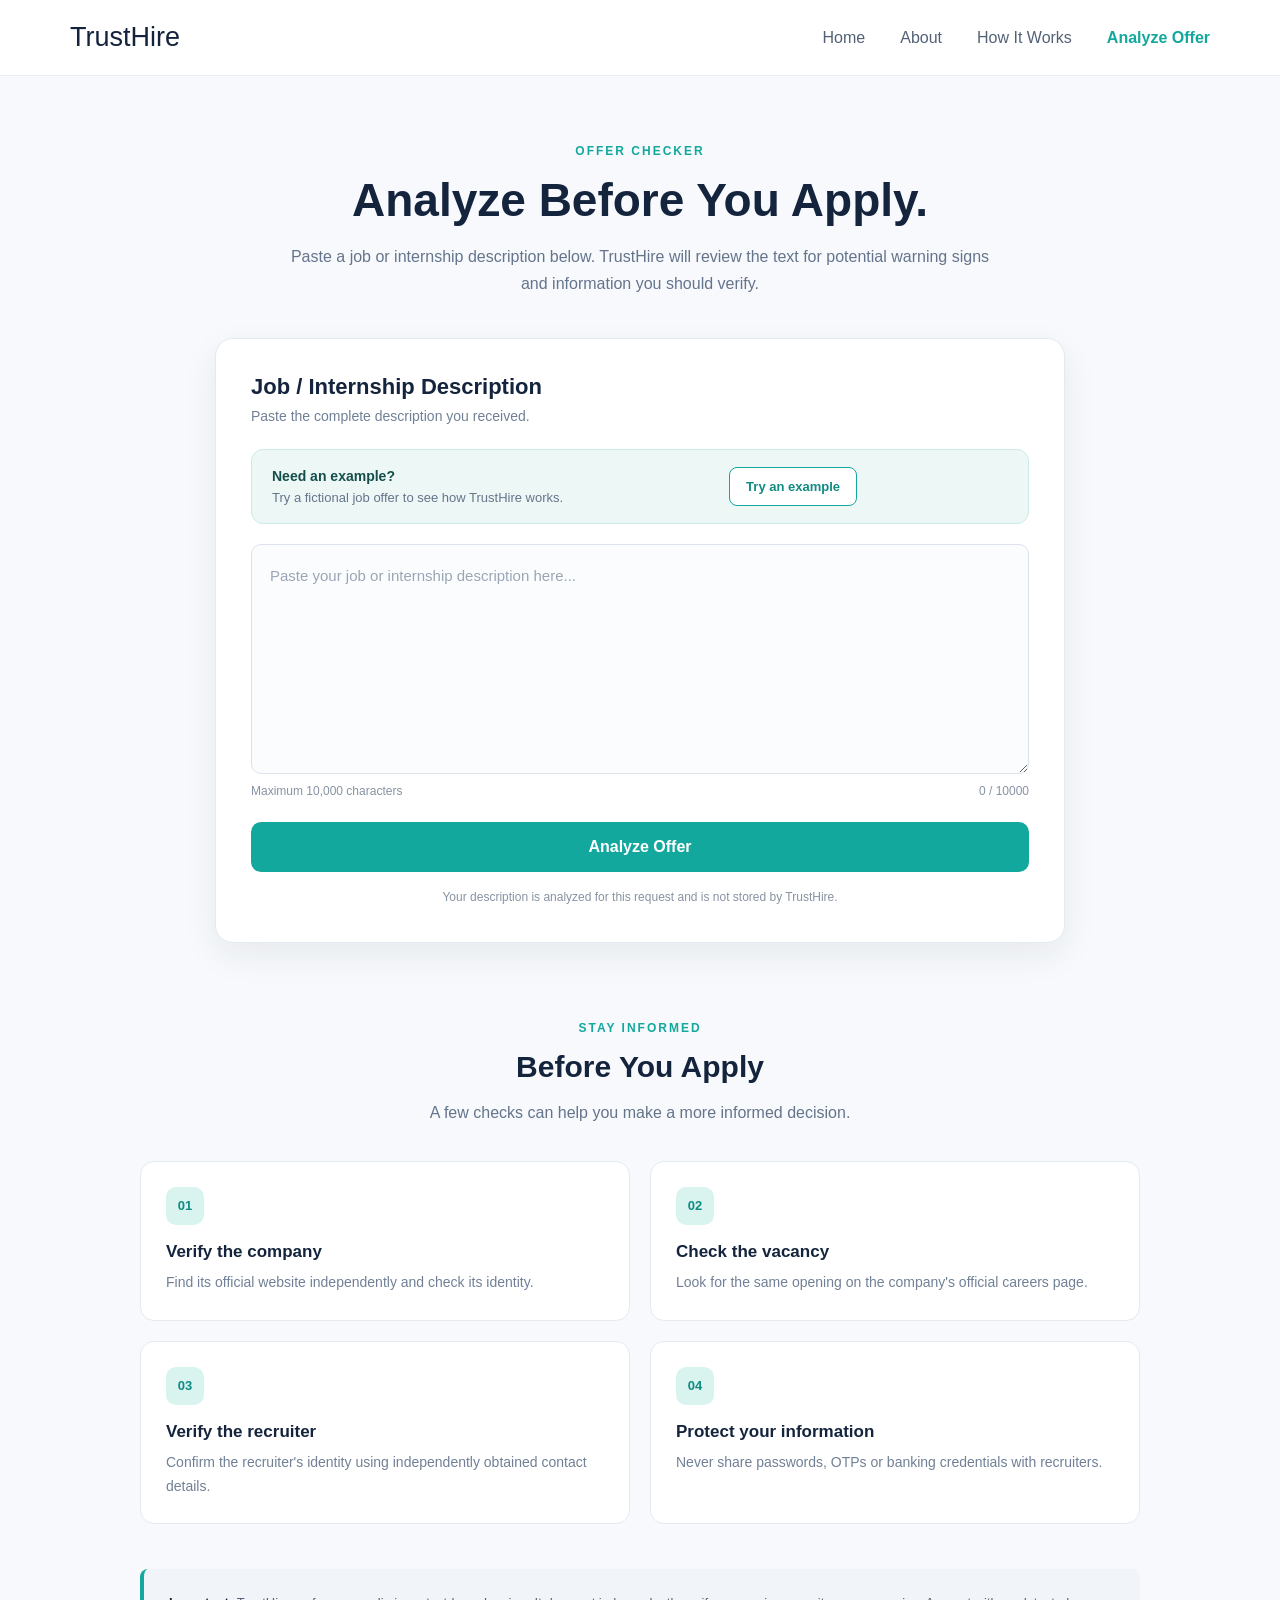
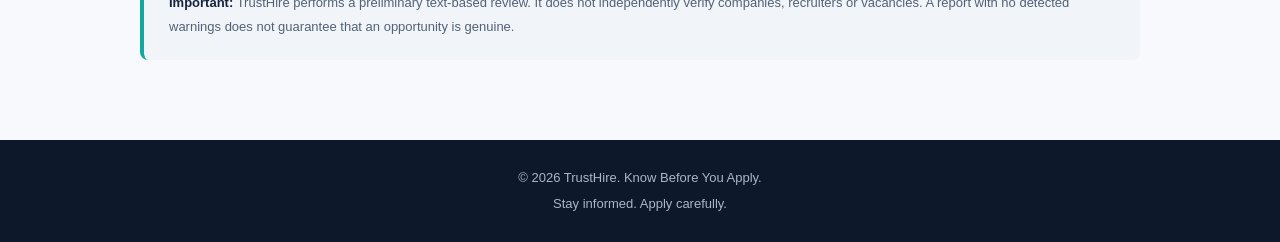
==== frontend/analyzer.html @ 4bd1ad73 "Complete TrustHire MVP" ====
<!DOCTYPE html>
<html lang="en">

<head>
    <meta charset="UTF-8">
    <meta name="viewport" content="width=device-width, initial-scale=1.0">

    <title>Analyze an Offer | TrustHire</title>

    <link rel="stylesheet" href="style.css">
</head>

<body>

    <!-- NAVIGATION -->

    <header>
        <nav class="navbar">
            <div class="logo">TrustHire</div>

            <div class="nav-links">
                <a href="/">Home</a>
                <a href="/#about">About</a>
                <a href="/#how-it-works">How It Works</a>
                <a href="/analyzer" class="active">Analyze Offer</a>
            </div>
        </nav>
    </header>


    <!-- ANALYZER INTRODUCTION -->

    <section class="analyzer-page">

        <div class="section-heading">
            <span class="eyebrow">OFFER CHECKER</span>

            <h1>Analyze Before You Apply.</h1>

            <p>
                Paste a job or internship description below.
                TrustHire will review the text for potential warning
                signs and information you should verify.
            </p>
        </div>


        <!-- ANALYZER BOX -->

        <div class="analyzer-box">

            <div class="analyzer-heading">
                <h2>Job / Internship Description</h2>

                <p>
                    Paste the complete description you received.
                </p>
            </div>

            <div class="sample-offer">
                <div>
                    <strong>Need an example?</strong>

                    <p>
                        Try a fictional job offer to see how TrustHire works.
                    </p>
                </div>

                <button
                    type="button"
                    class="sample-button"
                    onclick="loadSample()"
                >
                    Try an example
                </button>
            </div>

            <textarea
                id="jobDescription"
                placeholder="Paste your job or internship description here..."
                maxlength="10000"
            ></textarea>

            <div class="character-info">
                <span>Maximum 10,000 characters</span>
                <span id="characterCount">0 / 10000</span>
            </div>

            <button
                type="button"
                class="analyze-button"
                onclick="analyzeOffer()"
            >
                Analyze Offer
            </button>

            <p class="privacy-note">
                Your description is analyzed for this request and is
                not stored by TrustHire.
            </p>

        </div>


        <!-- ANALYSIS REPORT -->

        <div id="result"></div>


        <!-- VERIFICATION CHECKLIST -->

        <section class="analyzer-checklist">

            <div class="section-heading">
                <span class="eyebrow">STAY INFORMED</span>

                <h2>Before You Apply</h2>

                <p>
                    A few checks can help you make a more informed decision.
                </p>
            </div>

            <div class="checklist-grid">

                <div class="checklist-item">
                    <span class="check-icon">01</span>

                    <h3>Verify the company</h3>

                    <p>
                        Find its official website independently and
                        check its identity.
                    </p>
                </div>

                <div class="checklist-item">
                    <span class="check-icon">02</span>

                    <h3>Check the vacancy</h3>

                    <p>
                        Look for the same opening on the company's
                        official careers page.
                    </p>
                </div>

                <div class="checklist-item">
                    <span class="check-icon">03</span>

                    <h3>Verify the recruiter</h3>

                    <p>
                        Confirm the recruiter's identity using
                        independently obtained contact details.
                    </p>
                </div>

                <div class="checklist-item">
                    <span class="check-icon">04</span>

                    <h3>Protect your information</h3>

                    <p>
                        Never share passwords, OTPs or banking
                        credentials with recruiters.
                    </p>
                </div>

            </div>

        </section>


        <!-- DISCLAIMER -->

        <div class="analyzer-disclaimer">

            <strong>Important:</strong>

            TrustHire performs a preliminary text-based review.
            It does not independently verify companies, recruiters
            or vacancies. A report with no detected warnings does
            not guarantee that an opportunity is genuine.

        </div>

    </section>


    <!-- FOOTER -->

    <footer>
        <p>
            © 2026 TrustHire. Know Before You Apply.
        </p>

        <p>
            Stay informed. Apply carefully.
        </p>
    </footer>


    <script src="script.js"></script>

    <script>
        // Fictional sample offer

        function loadSample() {

            const sample = `BrightPath Technologies is offering a Software Development Intern position.

            Responsibilities include assisting with web development, testing and documentation.

            Selected candidates must pay a refundable training fee of Rs. 2000 before joining.

            Interested applicants should contact the recruitment team for further details.`;

            const textarea = document.getElementById("jobDescription");

            textarea.value = sample.trim();

            updateCharacterCount();

            textarea.focus();
        }


        // Character counter

        const descriptionInput = document.getElementById("jobDescription");

        descriptionInput.addEventListener("input", updateCharacterCount);

        function updateCharacterCount() {

            const count = descriptionInput.value.length;

            document.getElementById("characterCount").textContent =
                count + " / 10000";
        }

    </script>

</body>
</html>
---- frontend/style.css ----
/* ==============================
   GLOBAL STYLES
============================== */

* {
    margin: 0;
    padding: 0;
    box-sizing: border-box;
}

html {
    scroll-behavior: smooth;
}

body {
    font-family: 'Segoe UI', Arial, sans-serif;
    background: #f7f9fc;
    color: #17243a;
}

/* ==============================
   NAVIGATION
============================== */

header {
    background: #ffffff;
    border-bottom: 1px solid #e8edf3;
}

.navbar {
    max-width: 1200px;
    margin: auto;
    padding: 22px 30px;
    display: flex;
    align-items: center;
    justify-content: space-between;
}

.logo {
    font-size: 27px;
    color: #14243d;
}

.logo span {
    color: #13a89e;
}

.nav-links {
    display: flex;
    gap: 35px;
}

.nav-links a {
    text-decoration: none;
    color: #536176;
    font-weight: 500;
}

.nav-links a:hover {
    color: #13a89e;
}

.nav-links a.active {
    color: #13a89e;
    font-weight: 700;
}

.nav-button {
    background: #14243d;
    color: white;
    padding: 12px 22px;
    border-radius: 8px;
    text-decoration: none;
}

/* ==============================
   HERO SECTION
============================== */

.hero {
    max-width: 1200px;
    margin: auto;
    min-height: 570px;
    padding: 80px 30px;
    display: flex;
    align-items: center;
    justify-content: space-between;
    gap: 60px;
}

.hero-content {
    flex: 1;
}

.tagline {
    color: #13a89e;
    font-size: 13px;
    font-weight: 700;
    letter-spacing: 2px;
    margin-bottom: 22px;
}

.hero h1 {
    font-size: 58px;
    line-height: 1.15;
    color: #14243d;
    margin-bottom: 25px;
}

.hero h1 span {
    color: #13a89e;
}

.description {
    max-width: 550px;
    color: #64748b;
    font-size: 17px;
    line-height: 1.8;
    margin-bottom: 30px;
}

.primary-button {
    display: inline-block;
    background: #13a89e;
    color: white;
    padding: 16px 25px;
    border-radius: 8px;
    text-decoration: none;
    font-weight: 600;
    transition: 0.3s;
}

.primary-button:hover {
    background: #108b83;
    transform: translateY(-2px);
}

.small-note {
    margin-top: 18px;
    font-size: 13px;
    color: #8491a5;
}

/* ==============================
   HERO CARD
============================== */

.hero-card {
    width: 350px;
    padding: 35px;
    background: white;
    border-radius: 18px;
    box-shadow: 0 15px 45px rgba(20, 36, 61, 0.09);
    border: 1px solid #edf0f5;
}

.shield {
    font-size: 48px;
    margin-bottom: 20px;
}

.hero-card h3 {
    font-size: 22px;
    margin-bottom: 12px;
}

.hero-card p {
    color: #718096;
    line-height: 1.6;
    margin-bottom: 25px;
}

.feature {
    padding: 13px 0;
    border-top: 1px solid #edf0f5;
    color: #536176;
    font-size: 14px;
}

.feature span {
    color: #13a89e;
    font-weight: bold;
    margin-right: 10px;
}

/* ==============================
   ABOUT SECTION
============================== */

.about {
    background: #edf7f6;
    text-align: center;
    padding: 75px 25px;
}

.about h2,
.how-it-works h2 {
    font-size: 32px;
    margin-bottom: 18px;
}

.about p {
    max-width: 650px;
    margin: auto;
    color: #64748b;
    line-height: 1.8;
}

/* ==============================
   HOW IT WORKS
============================== */

.how-it-works {
    text-align: center;
    padding: 80px 30px;
}

.steps {
    max-width: 1050px;
    margin: 45px auto 0;
    display: grid;
    grid-template-columns: repeat(3, 1fr);
    gap: 25px;
}

.step {
    background: white;
    padding: 35px 25px;
    border-radius: 14px;
    border: 1px solid #edf0f5;
    transition: 0.3s;
}

.step:hover {
    transform: translateY(-5px);
    box-shadow: 0 12px 30px rgba(20, 36, 61, 0.07);
}

.step h3 {
    color: #13a89e;
    margin-bottom: 15px;
}

.step p {
    color: #718096;
    line-height: 1.7;
}

/* ==============================
   HOMEPAGE ANALYZER SECTION
============================== */

.analyzer {
    background: #14243d;
    color: white;
    text-align: center;
    padding: 75px 25px;
}

.analyzer h2 {
    font-size: 30px;
    margin-bottom: 15px;
}

.analyzer p {
    color: #c4cfdd;
    margin-bottom: 25px;
}

.analyzer button {
    background: #13a89e;
    color: white;
    border: none;
    padding: 15px 28px;
    border-radius: 8px;
    font-size: 15px;
    font-weight: 600;
    cursor: pointer;
    transition: 0.3s;
}

.analyzer button:hover {
    background: #108b83;
}

.analyzer-box {
    max-width: 750px;
    margin: 35px auto 0;
}

.analyzer-box textarea {
    width: 100%;
    min-height: 220px;
    padding: 20px;
    border: 2px solid #dce5ee;
    border-radius: 12px;
    background: white;
    color: #17243a;
    font-family: 'Segoe UI', Arial, sans-serif;
    font-size: 15px;
    line-height: 1.6;
    resize: vertical;
    outline: none;
    margin-bottom: 20px;
}

.analyzer-box textarea:focus {
    border-color: #13a89e;
    box-shadow: 0 0 0 3px rgba(19, 168, 158, 0.15);
}

.analyzer-box button {
    display: block;
    margin: 0 auto;
}

.analyzer-box button:disabled {
    opacity: 0.7;
    cursor: not-allowed;
}

/* ==============================
   ANALYSIS REPORT CONTAINER
============================== */

#result {
    margin-top: 35px;
    text-align: left;
}

#result.result-message {
    background: #ffffff;
    color: #17243a;
    padding: 30px;
    border: 1px solid #e5ebf2;
    border-radius: 16px;
    box-shadow: 0 12px 35px rgba(0, 0, 0, 0.12);
    line-height: 1.7;
}

#result h3 {
    color: #14243d;
    font-size: 24px;
    margin-bottom: 12px;
}

#result h4 {
    color: #14243d;
    font-size: 17px;
    margin-top: 0;
    margin-bottom: 15px;
}

#result p {
    color: #536176;
    margin-bottom: 12px;
}

#result strong {
    color: #17243a;
}

/* ==============================
   REPORT HEADER
============================== */

#result .report-header {
    padding: 5px 0 22px;
    margin-bottom: 24px;
    border-bottom: 1px solid #e8edf3;
}

#result .report-eyebrow {
    color: #13a89e;
    font-size: 11px;
    font-weight: 700;
    letter-spacing: 1.8px;
    margin-bottom: 10px;
}

#result .report-header h3 {
    margin: 0 0 12px;
    font-size: 25px;
}

#result .report-summary {
    display: inline-block;
    background: #edf7f6;
    color: #108b83;
    padding: 6px 13px;
    border-radius: 20px;
    font-size: 13px;
    font-weight: 600;
    margin: 0;
}

#result .report-status-warning .report-summary {
    background: #fff0ef;
    color: #b83b35;
}

#result .report-status-review .report-summary {
    background: #fff8e8;
    color: #946414;
}

/* ==============================
   REPORT SECTIONS
============================== */

#result .report-section {
    margin-top: 25px;
}

#result .report-section h4 {
    padding-bottom: 10px;
    border-bottom: 1px solid #edf0f5;
}

/* ==============================
   WARNING CARDS
============================== */

#result .warning-list {
    display: grid;
    gap: 14px;
}

#result .result-message.error {
    background: #fff5f4;
    color: #17243a;
    border: 1px solid #f2c7c3;
    border-left: 5px solid #dc5550;
    border-radius: 12px;
    padding: 20px;
    margin: 0;
    line-height: 1.7;
}

#result .result-message.error strong {
    color: #a83232;
}

#result .result-message.error p {
    color: #536176;
    margin-top: 10px;
    margin-bottom: 8px;
}

#result .warning-item > strong {
    display: block;
    font-size: 16px;
    margin-bottom: 8px;
}

#result .warning-item p:last-child {
    margin-bottom: 0;
}

/* ==============================
   EVIDENCE SENTENCE
============================== */

#result .evidence-label {
    color: #a83232;
    font-size: 11px;
    font-weight: 700;
    text-transform: uppercase;
    letter-spacing: 0.8px;
    margin-top: 15px;
    margin-bottom: 7px;
}

#result blockquote {
    background: #ffffff;
    border-left: 3px solid #dc7771;
    border-radius: 6px;
    padding: 13px 16px;
    margin: 8px 0;
    color: #34445a;
    font-size: 14px;
    line-height: 1.7;
}

/* ==============================
   NO WARNING MESSAGE
============================== */

#result .no-warning-note {
    background: #edf7f6;
    border: 1px solid #c8e9e5;
    border-left: 5px solid #13a89e;
    border-radius: 10px;
    padding: 20px;
    margin: 18px 0;
}

#result .no-warning-note strong {
    display: block;
    color: #147b73;
    margin-bottom: 8px;
}

#result .no-warning-note p {
    margin-bottom: 0;
    color: #536176;
    font-size: 14px;
    line-height: 1.7;
}

/* ==============================
   MISSING INFORMATION
============================== */

#result .missing-info-section {
    background: #fffaf0;
    border: 1px solid #f1e2bd;
    border-radius: 12px;
    padding: 20px;
}

#result .missing-info-section h4 {
    color: #805b1d;
}

#result ul {
    list-style: none;
    margin: 10px 0 20px;
}

#result li {
    position: relative;
    padding: 10px 12px 10px 35px;
    margin-bottom: 8px;
    background: #f5f8fb;
    border-radius: 8px;
    color: #536176;
    line-height: 1.6;
}

#result li::before {
    content: "✓";
    position: absolute;
    left: 12px;
    top: 10px;
    color: #13a89e;
    font-weight: bold;
}

/* ==============================
   COMPANY VERIFICATION
============================== */

#result .company-verification {
    background: #f7f9fc;
    border: 1px solid #e3eaf1;
    border-radius: 12px;
    padding: 22px;
    margin: 25px 0;
}

#result .company-verification h4 {
    margin-bottom: 16px;
}

#result .verification-row {
    display: flex;
    justify-content: space-between;
    align-items: center;
    gap: 12px;
    padding: 13px 0;
    border-bottom: 1px solid #e3eaf1;
    font-size: 14px;
}

#result .verification-row span {
    color: #536176;
}

#result .verification-row strong {
    color: #108b83;
    text-align: right;
}

#result .verification-row .verification-pending {
    color: #b7791f;
}

#result .verification-message {
    background: #fff8e8;
    color: #76551c;
    padding: 14px;
    border-radius: 8px;
    font-size: 13px;
    line-height: 1.7;
    margin: 17px 0 0;
}

/* ==============================
   VERIFICATION NOTE
============================== */

#result .verification-note {
    background: #f1f5f9;
    border-radius: 10px;
    padding: 18px;
}

#result .verification-note h4 {
    border: none;
    padding: 0;
}

#result .verification-note p {
    margin-bottom: 0;
    font-size: 14px;
}

/* ==============================
   VERIFICATION CHECKLIST
============================== */

#result .verification-checklist li {
    border: 1px solid #e8edf3;
    background: #ffffff;
    padding-top: 12px;
    padding-bottom: 12px;
}

/* ==============================
   REPORT DISCLAIMER
============================== */

#result .report-disclaimer,
#result .privacy-note {
    background: #f1f5f9;
    border-radius: 9px;
    padding: 15px;
    margin-top: 25px;
    color: #64748b;
    font-size: 13px;
    line-height: 1.7;
}

/* ==============================
   GENERAL ERROR MESSAGE
============================== */

#result.result-message.error {
    background: #fff1f0;
    color: #b42318;
    border: 1px solid #f3c5c1;
    box-shadow: none;
}

/* ==============================
   ANALYZER PAGE
============================== */

.analyzer-page {
    max-width: 1050px;
    margin: 0 auto;
    padding: 65px 25px 80px;
}

/* Page heading */

.analyzer-page .section-heading {
    text-align: center;
    max-width: 700px;
    margin: 0 auto 40px;
}

.analyzer-page .eyebrow {
    display: inline-block;
    color: #13a89e;
    font-size: 12px;
    font-weight: 700;
    letter-spacing: 2px;
    margin-bottom: 15px;
}

.analyzer-page .section-heading h1 {
    font-size: clamp(32px, 5vw, 46px);
    color: #14243d;
    margin-bottom: 15px;
    line-height: 1.2;
}

.analyzer-page .section-heading p {
    color: #64748b;
    font-size: 16px;
    line-height: 1.7;
}

/* Main analyzer card */

.analyzer-page .analyzer-box {
    background: #ffffff;
    border: 1px solid #e5eaf1;
    border-radius: 18px;
    padding: 35px;
    box-shadow: 0 12px 35px rgba(23, 36, 58, 0.07);
    max-width: 850px;
    margin: 0 auto 45px;
}

.analyzer-page .analyzer-heading h2 {
    color: #14243d;
    font-size: 22px;
    margin-bottom: 8px;
}

.analyzer-page .analyzer-heading p {
    color: #718096;
    font-size: 14px;
    margin-bottom: 25px;
}

/* Sample offer */

.analyzer-page .sample-offer {
    display: flex;
    align-items: center;
    justify-content: space-between;
    gap: 15px;
    padding: 17px 20px;
    background: #edf7f6;
    border: 1px solid #ccebe6;
    border-radius: 12px;
    margin-bottom: 20px;
}

.analyzer-page .sample-offer strong {
    color: #134e4a;
    font-size: 14px;
}

.analyzer-page .sample-offer p {
    color: #64748b;
    font-size: 13px;
    margin-top: 5px;
    margin-bottom: 0;
}

.analyzer-page .sample-button {
    background: #ffffff;
    color: #108b83;
    border: 1px solid #13a89e;
    border-radius: 8px;
    padding: 11px 16px;
    font-weight: 600;
    font-size: 13px;
    cursor: pointer;
    white-space: nowrap;
    transition: 0.2s;
}

.analyzer-page .sample-button:hover {
    background: #13a89e;
    color: #ffffff;
}

/* Text area */

.analyzer-page .analyzer-box textarea {
    display: block;
    width: 100%;
    min-height: 230px;
    resize: vertical;
    padding: 18px;
    border: 1px solid #dce3ed;
    border-radius: 10px;
    background: #fbfcfe;
    color: #17243a;
    font-family: inherit;
    font-size: 15px;
    line-height: 1.7;
    outline: none;
    margin-bottom: 0;
    transition: 0.2s;
}

.analyzer-page .analyzer-box textarea:focus {
    border-color: #13a89e;
    box-shadow: 0 0 0 3px rgba(19, 168, 158, 0.1);
}

.analyzer-page .analyzer-box textarea::placeholder {
    color: #9aa6b5;
}

/* Character counter */

.analyzer-page .character-info {
    display: flex;
    justify-content: space-between;
    gap: 10px;
    color: #8793a3;
    font-size: 12px;
    margin-top: 10px;
}

/* Analyze button */

.analyzer-page .analyzer-box .analyze-button {
    display: block;
    width: 100%;
    margin: 24px 0 0;
    padding: 16px;
    background: #13a89e;
    color: #ffffff;
    border: none;
    border-radius: 10px;
    font-size: 16px;
    font-weight: 700;
    cursor: pointer;
    transition: 0.2s;
}

.analyzer-page .analyzer-box .analyze-button:hover {
    background: #108b83;
    transform: translateY(-1px);
}

.analyzer-page .analyzer-box .analyze-button:disabled {
    opacity: 0.65;
    cursor: not-allowed;
    transform: none;
}

/* Privacy note */

.analyzer-page .privacy-note {
    text-align: center;
    color: #8793a3;
    font-size: 12px;
    margin-top: 16px;
    line-height: 1.6;
}

/* Analyzer report positioning */

.analyzer-page #result {
    max-width: 850px;
    margin: 0 auto 55px;
}

.analyzer-page #result:empty {
    display: none;
}

/* ==============================
   BEFORE YOU APPLY SECTION
============================== */

.analyzer-page .analyzer-checklist {
    margin-top: 75px;
}

.analyzer-page .analyzer-checklist .section-heading {
    margin-bottom: 35px;
}

.analyzer-page .analyzer-checklist .section-heading h2 {
    font-size: 30px;
    color: #14243d;
    margin-bottom: 15px;
}

/* Checklist cards */

.analyzer-page .checklist-grid {
    display: grid;
    grid-template-columns: repeat(2, minmax(0, 1fr));
    gap: 20px;
}

.analyzer-page .checklist-item {
    background: #ffffff;
    border: 1px solid #e5eaf1;
    border-radius: 14px;
    padding: 25px;
    transition: 0.2s;
}

.analyzer-page .checklist-item:hover {
    border-color: #99e5dc;
    box-shadow: 0 8px 22px rgba(23, 36, 58, 0.06);
    transform: translateY(-3px);
}

.analyzer-page .check-icon {
    display: inline-flex;
    align-items: center;
    justify-content: center;
    width: 38px;
    height: 38px;
    border-radius: 10px;
    background: #d9f3ef;
    color: #108b83;
    font-size: 13px;
    font-weight: 700;
    margin-bottom: 17px;
}

.analyzer-page .checklist-item h3 {
    color: #14243d;
    font-size: 17px;
    margin-bottom: 9px;
}

.analyzer-page .checklist-item p {
    color: #718096;
    font-size: 14px;
    line-height: 1.7;
    margin-bottom: 0;
}

/* ==============================
   ANALYZER DISCLAIMER
============================== */

.analyzer-page .analyzer-disclaimer {
    margin-top: 45px;
    padding: 22px 25px;
    background: #f1f5f9;
    border-left: 4px solid #13a89e;
    border-radius: 8px;
    color: #526176;
    font-size: 13px;
    line-height: 1.8;
}

.analyzer-page .analyzer-disclaimer strong {
    color: #14243d;
}

/* ==============================
   FOOTER
============================== */

footer {
    background: #0d192b;
    color: #aab6c7;
    text-align: center;
    padding: 25px;
    font-size: 13px;
    line-height: 2;
}

/* ==============================
   RESPONSIVE DESIGN
============================== */

@media (max-width: 768px) {

    .navbar {
        flex-wrap: wrap;
        gap: 18px;
    }

    .nav-links {
        gap: 15px;
    }

    .hero {
        flex-direction: column;
        align-items: flex-start;
        padding: 55px 25px;
    }

    .hero h1 {
        font-size: 42px;
    }

    .hero-card {
        width: 100%;
    }

    .steps {
        grid-template-columns: 1fr;
    }

    #result.result-message {
        padding: 20px;
    }

    #result h3 {
        font-size: 21px;
    }

    .analyzer-page {
        padding: 50px 20px 65px;
    }

    .analyzer-page .analyzer-box {
        padding: 25px;
    }

    .analyzer-page .checklist-grid {
        grid-template-columns: 1fr;
    }
}

@media (max-width: 480px) {

    .logo {
        font-size: 23px;
    }

    .nav-links {
        flex-wrap: wrap;
        gap: 13px;
    }

    .nav-links a {
        font-size: 13px;
    }

    .hero h1 {
        font-size: 36px;
    }

    .analyzer h2 {
        font-size: 25px;
    }

    .analyzer-box textarea {
        min-height: 190px;
    }

    #result .report-header h3 {
        font-size: 21px;
    }

    #result .warning-item {
        padding: 16px;
    }

    #result .report-eyebrow {
        font-size: 10px;
    }

    #result .company-verification {
        padding: 15px;
    }

    #result .verification-row {
        font-size: 12px;
    }

    .analyzer-page {
        padding: 40px 16px 50px;
    }

    .analyzer-page .analyzer-box {
        padding: 20px 17px;
    }

    .analyzer-page .sample-offer {
        align-items: flex-start;
        flex-direction: column;
    }

    .analyzer-page .section-heading h1 {
        font-size: 32px;
    }

    .analyzer-page .character-info {
        font-size: 11px;
    }

    .analyzer-page .analyzer-checklist .section-heading h2 {
        font-size: 26px;
    }

    .analyzer-page .analyzer-disclaimer {
        padding: 17px;
    }
}
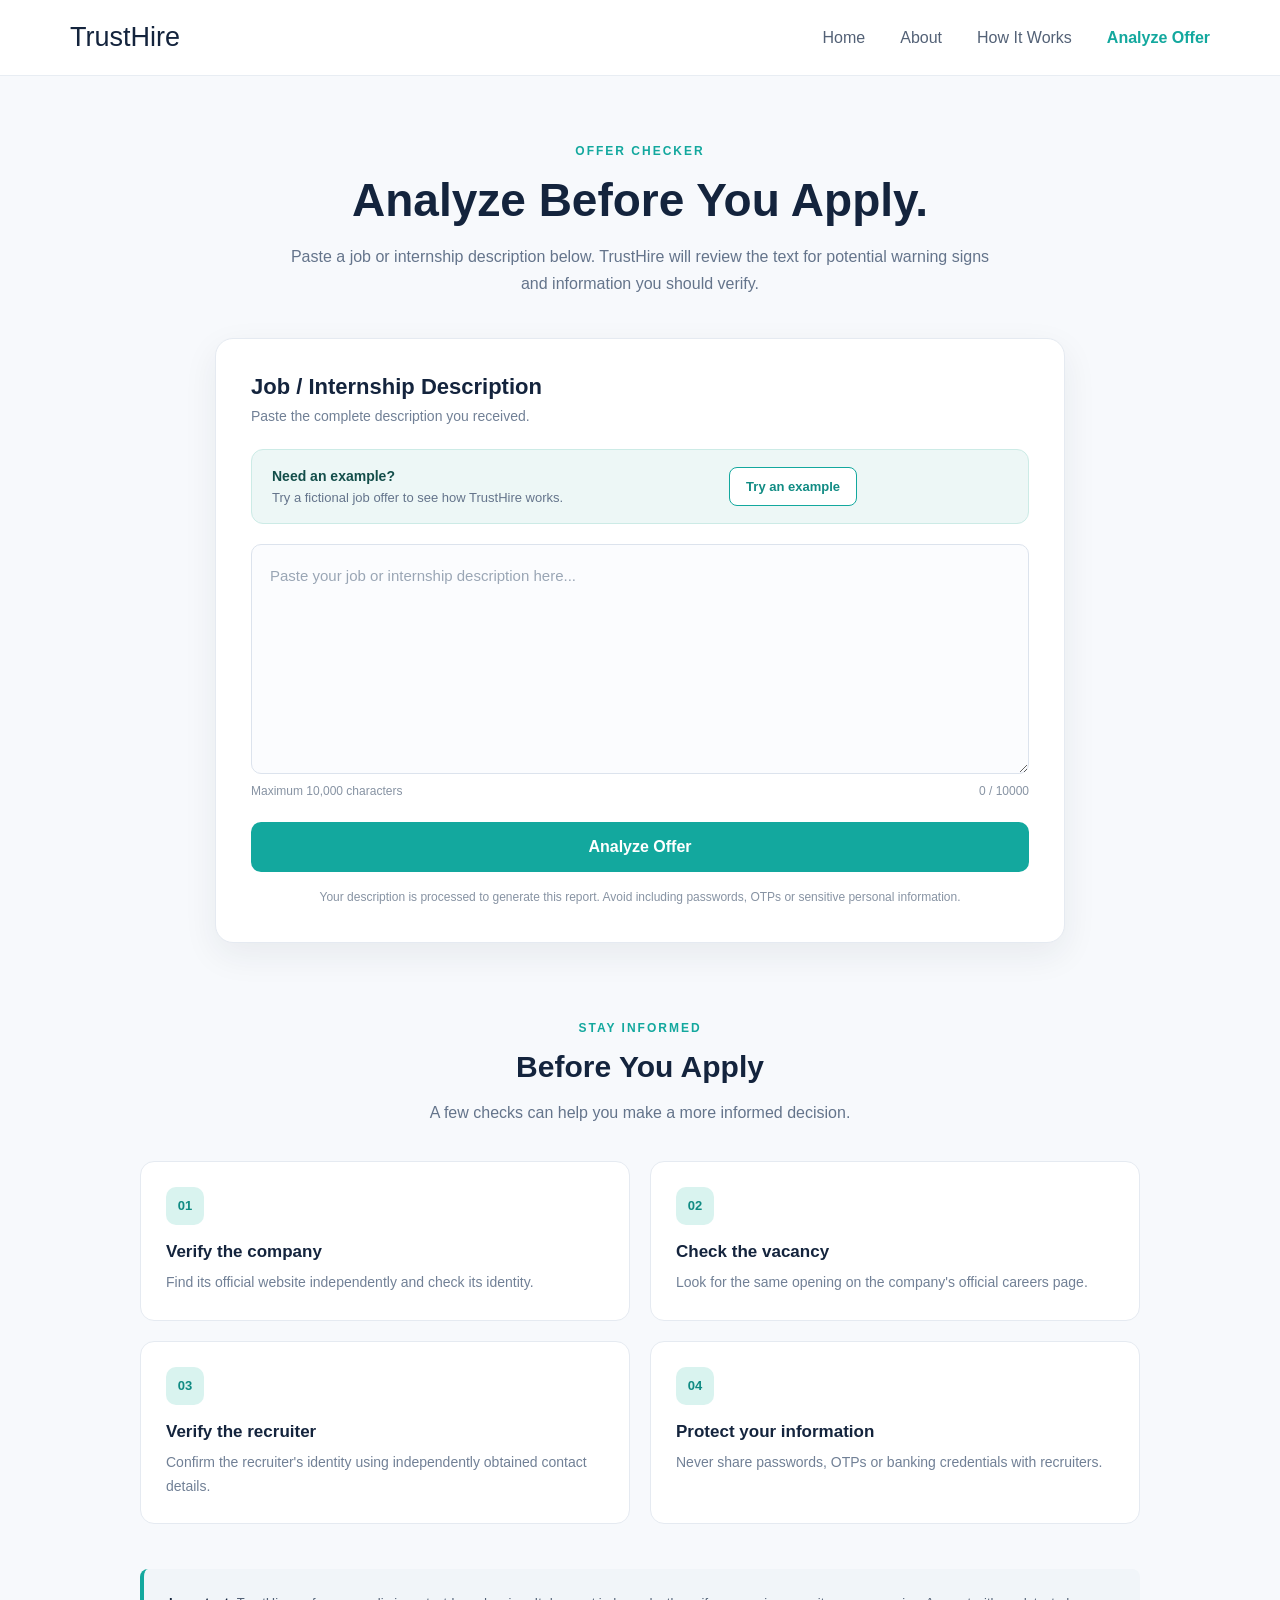
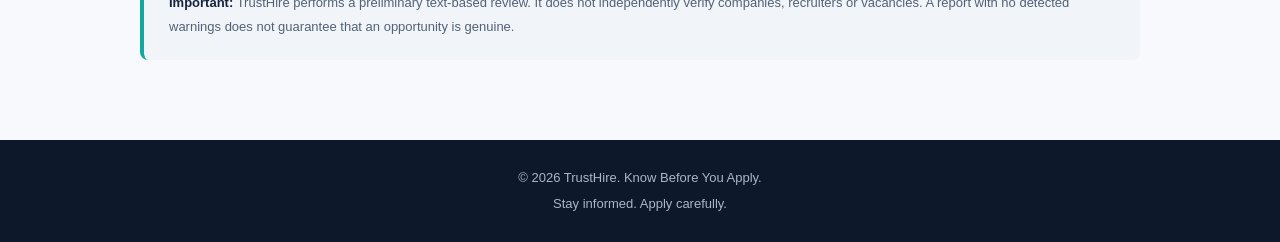
==== commit 6e5896da: "Finalize TrustHire project" ====
--- a/frontend/analyzer.html
+++ b/frontend/analyzer.html
@@ -5,15 +5,11 @@
 <head>
     <meta charset="UTF-8">
     <meta name="viewport" content="width=device-width, initial-scale=1.0">
-
     <title>Analyze an Offer | TrustHire</title>
-
     <link rel="stylesheet" href="style.css">
 </head>
 
 <body>
-
-    <!-- NAVIGATION -->
 
     <header>
         <nav class="navbar">
@@ -28,14 +24,10 @@
         </nav>
     </header>
 
-
-    <!-- ANALYZER INTRODUCTION -->
-
     <section class="analyzer-page">
 
         <div class="section-heading">
             <span class="eyebrow">OFFER CHECKER</span>
-
             <h1>Analyze Before You Apply.</h1>
 
             <p>
@@ -45,33 +37,23 @@
             </p>
         </div>
 
-
-        <!-- ANALYZER BOX -->
-
         <div class="analyzer-box">
 
             <div class="analyzer-heading">
                 <h2>Job / Internship Description</h2>
-
-                <p>
-                    Paste the complete description you received.
-                </p>
+                <p>Paste the complete description you received.</p>
             </div>
 
             <div class="sample-offer">
                 <div>
                     <strong>Need an example?</strong>
-
-                    <p>
-                        Try a fictional job offer to see how TrustHire works.
-                    </p>
+                    <p>Try a fictional job offer to see how TrustHire works.</p>
                 </div>
 
                 <button
                     type="button"
                     class="sample-button"
-                    onclick="loadSample()"
-                >
+                    onclick="loadSample()">
                     Try an example
                 </button>
             </div>
@@ -80,41 +62,33 @@
                 id="jobDescription"
                 placeholder="Paste your job or internship description here..."
                 maxlength="10000"
-            ></textarea>
+                aria-label="Job or internship description"></textarea>
 
             <div class="character-info">
                 <span>Maximum 10,000 characters</span>
-                <span id="characterCount">0 / 10000</span>
+                <span id="characterCount" aria-live="polite">0 / 10000</span>
             </div>
 
             <button
                 type="button"
                 class="analyze-button"
-                onclick="analyzeOffer()"
-            >
+                onclick="analyzeOffer()">
                 Analyze Offer
             </button>
 
             <p class="privacy-note">
-                Your description is analyzed for this request and is
-                not stored by TrustHire.
+                Your description is processed to generate this report.
+                Avoid including passwords, OTPs or sensitive personal information.
             </p>
 
         </div>
 
-
-        <!-- ANALYSIS REPORT -->
-
-        <div id="result"></div>
-
-
-        <!-- VERIFICATION CHECKLIST -->
+        <div id="result" aria-live="polite"></div>
 
         <section class="analyzer-checklist">
 
             <div class="section-heading">
                 <span class="eyebrow">STAY INFORMED</span>
-
                 <h2>Before You Apply</h2>
 
                 <p>
@@ -126,9 +100,7 @@
 
                 <div class="checklist-item">
                     <span class="check-icon">01</span>
-
                     <h3>Verify the company</h3>
-
                     <p>
                         Find its official website independently and
                         check its identity.
@@ -137,9 +109,7 @@
 
                 <div class="checklist-item">
                     <span class="check-icon">02</span>
-
                     <h3>Check the vacancy</h3>
-
                     <p>
                         Look for the same opening on the company's
                         official careers page.
@@ -148,9 +118,7 @@
 
                 <div class="checklist-item">
                     <span class="check-icon">03</span>
-
                     <h3>Verify the recruiter</h3>
-
                     <p>
                         Confirm the recruiter's identity using
                         independently obtained contact details.
@@ -159,9 +127,7 @@
 
                 <div class="checklist-item">
                     <span class="check-icon">04</span>
-
                     <h3>Protect your information</h3>
-
                     <p>
                         Never share passwords, OTPs or banking
                         credentials with recruiters.
@@ -169,78 +135,60 @@
                 </div>
 
             </div>
-
         </section>
 
-
-        <!-- DISCLAIMER -->
-
         <div class="analyzer-disclaimer">
-
             <strong>Important:</strong>
-
             TrustHire performs a preliminary text-based review.
             It does not independently verify companies, recruiters
             or vacancies. A report with no detected warnings does
             not guarantee that an opportunity is genuine.
-
         </div>
 
     </section>
 
-
-    <!-- FOOTER -->
-
     <footer>
-        <p>
-            © 2026 TrustHire. Know Before You Apply.
-        </p>
-
-        <p>
-            Stay informed. Apply carefully.
-        </p>
+        <p>© 2026 TrustHire. Know Before You Apply.</p>
+        <p>Stay informed. Apply carefully.</p>
     </footer>
-
 
     <script src="script.js"></script>
 
     <script>
-        // Fictional sample offer
-
         function loadSample() {
 
             const sample = `BrightPath Technologies is offering a Software Development Intern position.
 
-            Responsibilities include assisting with web development, testing and documentation.
+Responsibilities include assisting with web development, testing and documentation.
 
-            Selected candidates must pay a refundable training fee of Rs. 2000 before joining.
+Selected candidates must pay a refundable training fee of Rs. 2000 before joining.
 
-            Interested applicants should contact the recruitment team for further details.`;
+Interested applicants should contact the recruitment team for further details.`;
 
             const textarea = document.getElementById("jobDescription");
+
+            if (!textarea) return;
 
             textarea.value = sample.trim();
 
             updateCharacterCount();
-
             textarea.focus();
         }
 
-
-        // Character counter
-
         const descriptionInput = document.getElementById("jobDescription");
-
-        descriptionInput.addEventListener("input", updateCharacterCount);
+        const characterCount = document.getElementById("characterCount");
 
         function updateCharacterCount() {
 
-            const count = descriptionInput.value.length;
+            if (!descriptionInput || !characterCount) return;
 
-            document.getElementById("characterCount").textContent =
-                count + " / 10000";
+            characterCount.textContent =
+                descriptionInput.value.length + " / 10000";
         }
 
+        if (descriptionInput) {
+            descriptionInput.addEventListener("input", updateCharacterCount);
+        }
     </script>
 
 </body>
--- a/frontend/style.css
+++ b/frontend/style.css
@@ -567,20 +567,25 @@
 #result .verification-row {
     display: flex;
     justify-content: space-between;
-    align-items: center;
-    gap: 12px;
+    align-items: flex-start;
+    flex-wrap: wrap;
+    gap: 6px 16px;
     padding: 13px 0;
     border-bottom: 1px solid #e3eaf1;
     font-size: 14px;
 }
 
 #result .verification-row span {
+    display: block;
+    margin-right: 12px;
     color: #536176;
 }
 
 #result .verification-row strong {
+    display: block;
     color: #108b83;
     text-align: right;
+    overflow-wrap: anywhere;
 }
 
 #result .verification-row .verification-pending {
